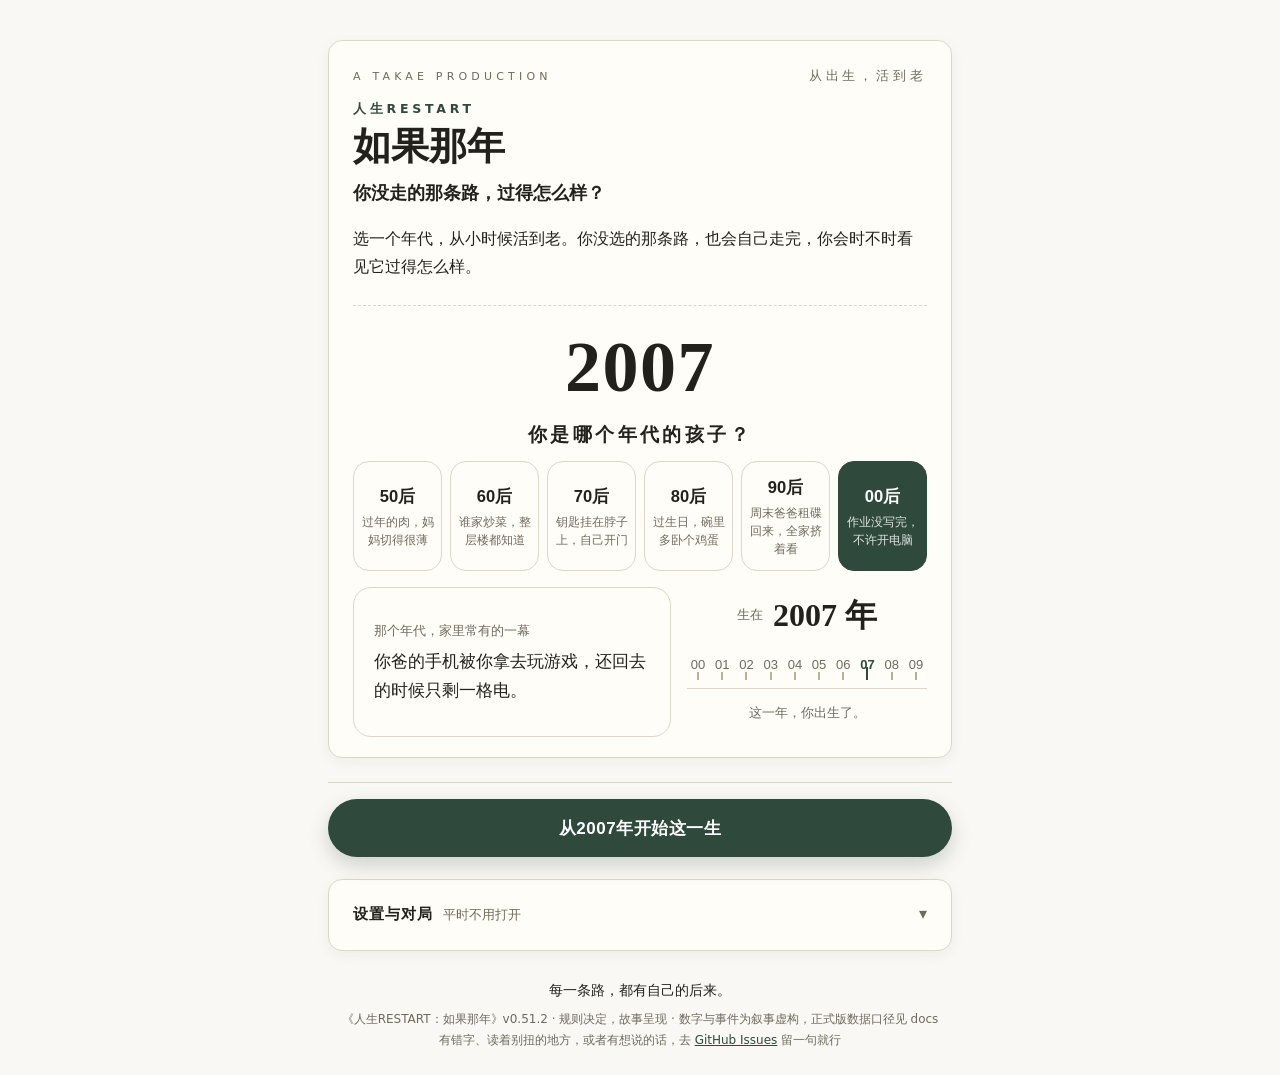
==== index.html @ 107cdf9e "v0.51.2: 续玩按钮岁数报真——0-4岁小段期间按当前幕报岁数，不再恒报5岁" ====
<!DOCTYPE html>
<html lang="zh-CN">
<head>
<meta charset="utf-8">
<meta name="viewport" content="width=device-width, initial-scale=1, viewport-fit=cover">
<meta property="og:type" content="website">
<meta property="og:title" content="人生RESTART：如果那年">
<meta property="og:description" content="同样的运气，不同的选择。你敢看你的另一条路吗？">
<meta property="og:url" content="https://if-that-year.pages.dev/">
<meta property="og:image" content="https://if-that-year.pages.dev/og.png">
<meta name="twitter:card" content="summary_large_image">
<meta name="twitter:image" content="https://if-that-year.pages.dev/og.png">
<link rel="icon" href="data:image/svg+xml,%3Csvg xmlns='http://www.w3.org/2000/svg' viewBox='0 0 32 32'%3E%3Cpath d='M6 26 L16 16 M16 16 L26 6 M16 16 L26 20' stroke='%232F4A3C' stroke-width='3' fill='none' stroke-linecap='round'/%3E%3C/svg%3E">
<title>人生RESTART：如果那年</title>
<meta name="description" content="如果那年，你选了另一条路。选一条走到底，也看一眼没选的那条后来去了哪里。">
<link rel="stylesheet" href="src/style.css">
</head>
<body>
<div id="app" class="wrap"><section class="card"><h2>如果那年 · 另一条路</h2><p>正在把这一生铺开……如果这一页停在这里不动，多半是脚本没有加载完——检查一下网络，再刷新一次。</p></section></div>
<footer class="foot"><span class="foottag">每一条路，都有自己的后来。</span><br>《人生RESTART：如果那年》v0.51.2 · 规则决定，故事呈现 · 数字与事件为叙事虚构，正式版数据口径见 docs<br>有错字、读着别扭的地方，或者有想说的话，去 <a href="https://github.com/Toygaolingxiao/if-that-year/issues">GitHub Issues</a> 留一句就行</footer><script src="src/events.js"></script>
<script src="src/content/pool/pack1.js"></script>
<script src="src/content/pool/pack2.js"></script>
<script src="src/content/pool/pack3.js"></script>
<script src="src/content/pool/pack4.js"></script>
<script src="src/content/pool/pack5.js"></script>
<script src="src/content/pool/pack6.js"></script>
<script src="src/content/pool/pack9.js"></script>
<script src="src/content/pool/pack10.js"></script>
<script src="src/content/pool/pack11.js"></script>
<script src="src/content/pool/pack12.js"></script>
<script src="src/content/lines/side-and-steady.js"></script>
<script src="src/content/pool/pack14.js"></script>
<script src="src/content/pool/pack15.js"></script>
<script src="src/content/lines/exam.js"></script>
<script src="src/content/pool/pack17.js"></script>
<script src="src/content/pool/pack18.js"></script>
<script src="src/content/pool/pack19.js"></script>
<script src="src/content/pool/pack20.js"></script>
<script src="src/content/pool/pack21.js"></script>
<script src="src/content/pool/pack22.js"></script>
<script src="src/content/pool/pack23.js"></script>
<script src="src/content/lines/late-life.js"></script>
<script src="src/content/pool/pack25.js"></script>
<script src="src/content/pool/pack26.js"></script>
<script src="src/content/pool/pack27.js"></script>
<script src="src/content/pool/pack28.js"></script>
<script src="src/content/pool/pack29.js"></script>
<script src="src/content/pool/pack30.js"></script>
<script src="src/content/pool/pack33.js"></script>
<script src="src/content/pool/pack31.js"></script>
<script src="src/content/pool/pack32.js"></script>
<script src="src/content/pool/pack34.js"></script>
<script src="src/content/pool/pack35.js"></script>
<script src="src/content/lines/covenant.js"></script>
<script src="src/content/lines/process-beats.js"></script>
<script src="src/content/lines/abroad.js"></script>
<script src="src/content/era/era1955.js"></script>
<script src="src/content/era/era1965.js"></script>
<script src="src/content/era/era1978.js"></script>
<script src="src/content/era/era1985.js"></script>
<script src="src/content/era/era1995.js"></script>
<script src="src/content/prologue/cards.js"></script>
<script src="src/content/rare/synergy.js"></script>
<script src="src/content/registry-v023.js"></script>
<script src="src/content/registry-wp2.js"></script>
<script src="src/content/registry-wp3.js"></script>
<script src="src/content/registry-wp4.js"></script>
<script src="src/content/registry-wp5.js"></script>
<script src="src/content/registry-wp6.js"></script>
<script src="src/content/registry-wp7.js"></script>
<script src="src/content/registry-wp8.js"></script>
<script src="src/world/state.js"></script>
<script src="src/registry.js"></script>
<script src="src/anchors.js"></script>
<script src="src/rhythm.js"></script>
<script src="src/content/prologue/prologue.js"></script>
<script src="src/content/prologue/prologue-c1978.js"></script>
<script src="src/content/prologue/prologue-c1955.js"></script>
<script src="src/content/prologue/prologue-c1965.js"></script>
<script src="src/content/prologue/prologue-c1985.js"></script>
<script src="src/content/prologue/prologue-c1995.js"></script>
<script src="src/storylet.js"></script>
<!-- 已开启：同源 Pages Function 收集（v0.17.0），口径见 docs/ANALYTICS.md -->
<script>window.IFY_ANALYTICS = { enabled: true, endpoint: "/api/collect" };</script>
<script src="src/analytics.js"></script>
<script src="src/engine.js"></script>
<script src="src/world/apply.js"></script>
<script src="src/record.js"></script>
<script src="src/world/processes/parents.js"></script>
<script src="src/world/processes/spouse.js"></script>
<script src="src/world/processes/work.js"></script>
<script src="src/world/processes/house.js"></script>
<script src="src/world/processes/wage.js"></script>
<script src="src/world/processes/place.js"></script>
<script src="src/world/processes/health.js"></script>
<script src="src/scheduler.js"></script>
<script src="src/world/shadow-life.js"></script>
<script src="src/world/shadow-policy.js"></script>
<script src="src/views/stream.js"></script>
<script src="src/views/year.js"></script>
<script src="src/views/shadow.js"></script>
<script src="src/views/settlement.js"></script>
<script src="src/views/share.js"></script>
<script src="src/keepsake-config.js"></script>
<script src="src/views/keepsake.js"></script>
<script src="src/engine-boot.js"></script>
</body>
</html>
---- src/style.css ----
:root{--paper:#FAF8F4;--ink:#23211C;--accent:#2F4A3C;--line:#DDD6C9;--card:#FFFDF8;--gold:#B08D3E;--mut:#6E6A5E;--serif:Georgia,"Songti SC","Noto Serif SC",serif}
*{box-sizing:border-box}
body{margin:0;color:var(--ink);font-family:"Hiragino Sans","Noto Sans SC",system-ui,sans-serif;line-height:1.75;background-color:var(--paper)}
.wrap{max-width:660px;margin:0 auto;padding:26px 18px 60px}
h1{font-family:var(--serif);font-weight:600;font-size:29px;line-height:1.4;margin:2px 0 10px}
h2{font-family:var(--serif);font-weight:600;font-size:22px;line-height:1.5;margin:4px 0 8px}
h3{font-family:var(--serif);font-size:17px;margin:20px 0 6px}
/* 片头（全称《人生RESTART：如果那年》）：制作小字＋眉题＋主标题三行一组置于开始页最上方；原场景句降为标题下引言行 */
.masthead{margin:0 0 16px}
.prodcredit{font-size:11px;letter-spacing:.38em;color:var(--mut);margin:0 0 12px}
.eyebrow{font-size:12.5px;font-weight:700;letter-spacing:.3em;color:var(--accent);margin:0 0 4px}
.gametitle{font-size:38px;line-height:1.2;margin:0 0 8px}
.leadline{font-family:var(--serif);font-size:18px;font-weight:700;margin:0}
.card{background:var(--card);border:1px solid var(--line);border-radius:14px;padding:24px 24px 20px;margin-top:14px;box-shadow:0 4px 14px rgba(35,33,28,.05);animation:rise .2s ease both}
@keyframes rise{from{opacity:0;transform:translateY(4px)}to{opacity:1;transform:none}}
@keyframes fadein{from{opacity:0}to{opacity:1}}
.road{display:block;margin:0 0 6px}
.stats{margin:8px 0 2px}
.stat{display:flex;align-items:center;gap:8px;font-size:13px;margin:3px 0}
.stat span{width:34px;color:var(--mut)}
.stat .bar{flex:1;height:6px;background:#EAE5D8;border-radius:3px;overflow:hidden}
.stat .bar i{display:block;height:100%;background:var(--accent);border-radius:3px;transition:width .6s ease}
.stat b{width:28px;text-align:right;font-weight:400;font-family:Menlo,Consolas,monospace;font-size:12.5px}
.meta{font-size:12.5px;color:var(--mut);border-bottom:1px solid var(--line);padding-bottom:9px;margin:6px 0 12px}
.body{font-size:16.5px;margin:6px 0 10px}
.choices{display:grid;gap:10px;margin-top:14px}
.choice{text-align:left;background:var(--card);border:1px solid var(--line);border-left:3px solid var(--line);border-radius:11px;padding:14px 16px;font-size:15px;cursor:pointer;color:var(--ink);transition:border-color .15s,transform .15s,box-shadow .15s;line-height:1.6}
@media (hover:hover){.choice:hover{border-color:var(--accent);border-left-color:var(--accent);transform:translateX(3px);box-shadow:0 6px 16px rgba(47,74,60,.10)}}
.choice.dailymark{border-color:var(--accent);border-left-color:var(--accent);box-shadow:inset 0 0 0 1px var(--accent)}
.choice b{display:block;font-weight:600;font-size:16px}
.choice small,.choice span{font-size:13px;opacity:.75}
.primary{background:var(--accent);color:#fff;border:none;border-radius:999px;padding:12px 24px;font-size:15px;cursor:pointer;margin-top:12px;transition:opacity .15s,transform .15s}
@media (hover:hover){.primary:hover{opacity:.92;transform:translateY(-1px)}}
button.big{width:100%;margin-bottom:14px}
.ghost{background:none;border:1px solid var(--line);border-radius:999px;padding:12px 18px;font-size:14px;cursor:pointer;margin-top:12px;color:var(--ink)}
@media (hover:hover){.ghost:hover{border-color:var(--accent);color:var(--accent)}}
.textlink{background:none;border:none;padding:6px 2px;font-size:13px;color:var(--mut);text-decoration:underline;text-underline-offset:3px;cursor:pointer}
@media (hover:hover){.textlink:hover{color:var(--accent)}}
.hint{font-size:13px;color:var(--mut)}
.delta{color:var(--accent);font-size:13px;margin:6px 0 0;font-family:Menlo,Consolas,monospace}
.echo{border-left:3px solid var(--accent);background:#F6F3EC;border-radius:0 8px 8px 0;padding:10px 14px;color:#4A463C;font-size:15px}
.row{display:flex;gap:10px;flex-wrap:wrap;align-items:center}
.seedrow{display:flex;gap:8px;margin-top:8px;flex-wrap:wrap}
.seedrow input{flex:1;min-width:180px;font-size:16px;padding:10px 12px;border:1px solid var(--line);border-radius:10px;background:#fff;font-family:Menlo,Consolas,monospace}
.setblock{border-top:1.5px dashed var(--line);margin-top:24px;padding-top:16px}
.setlab{font-size:12px;letter-spacing:.18em;color:var(--mut);margin:0 0 8px;font-weight:700}
.picklab{font-size:12px;color:var(--mut);margin:16px 0 8px;font-weight:600}
.setlab + .picklab{margin-top:0}
.segpicks{display:flex;gap:8px;flex-wrap:wrap}
.segbtn{background:var(--card);border:1px solid var(--line);border-radius:10px;padding:12px 14px;font-size:14px;cursor:pointer;color:var(--ink);text-align:left;line-height:1.45;min-height:44px}
.segbtn b{display:block;font-size:14.5px}
.segbtn small{display:block;color:var(--mut);font-size:12px}
.segbtn.sel{border-color:var(--accent);background:var(--accent);color:#fff;box-shadow:inset 0 0 0 1px var(--accent)}
.segbtn.sel b{color:#fff}
.segbtn.sel small{color:rgba(255,255,255,.82)}
.segbtn.sel:active{background:var(--accent)}
/* 自动推进＝开关形态：全圆角轨道＋圆角滑块，与分段控件 .segbtn 轮廓明显不同 */
.switchpicks{display:inline-flex;gap:4px;flex-wrap:wrap;background:#EAE5D8;border-radius:999px;padding:4px}
.switchbtn{border:none;background:transparent;color:var(--mut);border-radius:999px;padding:10px 18px;font-size:14px;cursor:pointer;line-height:1.4;min-height:40px}
.switchbtn b{font-weight:600}
.switchbtn.sel{background:var(--accent);color:#fff;box-shadow:0 1px 4px rgba(47,74,60,.25)}
.switchbtn:active{background:#DED8C8}
.switchbtn.sel:active{background:var(--accent)}
/* 对局区：每日独占一行；明日预告是纯文本（灰字、无边框无底色，不像按钮） */
.dailyrow{margin-top:16px}
.dailyrow .ghost{margin-top:0}
.tomorrow-note{color:var(--mut);background:none;border:none}
/* 行动区（v0.24.0 首页重做）：置于卡外、#app 层级吸底常驻——包含块是整个页面列，滚动全程够得着；
   底部内边距吃 iOS 安全区，按钮不与手势条重叠；有存档时续玩为全宽主按钮、重开降为 ghost */
.actions{position:sticky;bottom:0;background:var(--paper);border-top:1px solid var(--line);padding:16px 0 max(8px, env(safe-area-inset-bottom));margin-top:24px;display:grid;gap:8px;z-index:5}
/* 折叠区「设置与对局」（v0.24.0）：独立一张卡，标题行可点开合；子区沿 .setblock 分隔规范，首个子区不重复分隔线 */
.foldcard{padding-top:14px}
.foldhead{display:flex;align-items:baseline;gap:10px;width:100%;background:none;border:none;padding:6px 0 2px;cursor:pointer;color:var(--ink);font:inherit;text-align:left}
.foldtitle{font-size:15px;font-weight:700;letter-spacing:.06em}
.foldhead small{color:var(--mut);font-size:12.5px}
.foldchev{margin-left:auto;color:var(--mut);transition:transform .15s}
.foldblock.open .foldchev{transform:rotate(180deg)}
#foldbody .setblock:first-of-type{border-top:none;margin-top:10px;padding-top:0}
.foldguide{margin:10px 0 0}
.actions .primary,.actions .ghost{width:100%;margin-top:0}
/* 出身牌（v0.13.0）：三行九张、每行预选第一张；静态呈现，无翻牌动效；窄屏纵列 */
.carddeck{margin-top:16px}
.cardrow{display:grid;grid-template-columns:repeat(3,1fr);gap:10px;margin:6px 0 4px}
.cardpick{background:#fff;border:1px solid var(--line);border-radius:10px;padding:11px 12px;font-size:13.5px;cursor:pointer;color:var(--ink);text-align:left;line-height:1.7;min-height:44px}
.cardpick b{display:block;font-size:14.5px;margin-bottom:2px}
.cardpick span{display:block}
.cardpick small{display:block;color:var(--mut);font-size:12px;margin-top:4px}
.cardpick.sel{border-color:var(--accent);background:#EAF0EA;box-shadow:inset 0 0 0 1px var(--accent)}
.cardpick:active{background:#F6F3EC}
.livesnew{color:var(--accent)}
.liverow{display:flex;justify-content:space-between;gap:12px;margin:6px 0}
.liverow span{color:var(--mut);font-size:12.5px;white-space:nowrap}
.clue{color:var(--mut);margin:6px 0}
@media (max-width:640px){.cardrow{grid-template-columns:1fr}}
.refl-label{display:block;margin:14px 0;font-size:14px}
.refl-label input[type="text"]{display:block;width:100%;font-size:16px;padding:10px;margin-top:6px;border:1px solid var(--line);border-radius:8px;background:#fff}
.refl{font-family:var(--serif);font-size:15px}
.glimpse{border:1.5px dashed #8A948C;background:#F4F1EA}
.glimpse .teaser{font-family:var(--serif);font-size:18px}
.crisis{border-color:#B08D6A}
.rare{border-color:var(--gold);background:#FBF7EE}
.rare-tag{color:var(--gold);font-size:13px;letter-spacing:.2em;margin:0 0 6px;font-weight:700}
.special{border:1.5px solid var(--gold);border-radius:12px;padding:14px 18px;margin:10px 0;background:#FBF7EE}
.special-title{font-family:var(--serif);font-size:26px;color:var(--accent);margin:2px 0 6px;font-weight:700}
.verdict{font-family:var(--serif);font-size:20.5px;line-height:1.85;font-weight:600}
.lifetags{font-size:13.5px;color:var(--mut);letter-spacing:.4px;margin:0 0 4px}
.slotline{margin:2px 0;line-height:1.8}
.slotk{display:inline-block;min-width:5.2em;color:var(--pine,#2F4A3C);font-size:12.5px;letter-spacing:1px;margin-right:.6em}
.timeline{margin-top:12px;border-top:1px solid var(--line);padding-top:10px;font-size:13.5px;display:grid;gap:5px;max-height:480px;overflow:auto}
.timeline p{margin:0;padding:3px 0;border-bottom:1px solid #EFEAE0}
.streamwrap{border-top:1.5px dashed var(--line);margin-top:22px;padding-top:10px}
.streamtitle{font-size:12px;letter-spacing:.22em;color:var(--mut);margin:0 0 6px;font-weight:700}
.stream{max-height:280px;overflow-y:auto;padding-right:4px;scrollbar-width:thin}
.srow{display:grid;grid-template-columns:118px 1fr;gap:10px;padding:5px 4px;border-bottom:1px solid #EFEAE0;font-size:13.5px;line-height:1.6}
.srow .sage{font-family:Menlo,Consolas,monospace;font-size:12px;color:var(--accent);padding-top:3px;white-space:nowrap}
.srow.last{background:#F1ECDD;border-radius:7px;border-bottom-color:transparent;animation:fadein .2s ease both}
canvas.card-img{max-width:100%;height:auto}
.foot{max-width:660px;margin:0 auto;text-align:center;font-size:12px;color:var(--mut);padding:0 18px 30px}
.foot a{color:var(--accent)}
.foottag{font-family:var(--serif);font-size:13.5px;color:var(--ink);display:inline-block;margin-bottom:6px}
@media (max-width:560px){.card{padding:19px 16px 16px}h1{font-size:25px}.srow{grid-template-columns:96px 1fr}}

/* 分享台 (share desk) */
.sharedesk{border-top:1.5px dashed var(--line);margin-top:22px;padding-top:4px}
.sharedesk h3{margin-top:14px}
.sharedesk .segpicks{margin-bottom:4px}
.cardpreview{margin:16px 0 6px;text-align:center}
.cardpreview canvas{max-width:min(100%,330px);height:auto;border:1px solid var(--line);border-radius:10px;box-shadow:0 12px 26px rgba(35,33,28,.12);background:var(--paper)}
.sharetext{margin-top:14px;border:1px solid var(--line);border-radius:10px;padding:10px 14px;background:#fff}
.sharetext summary{cursor:pointer;font-size:14px;font-weight:600;color:var(--accent)}
.sharetext-body{white-space:pre-wrap;word-break:break-all;font-size:14px;line-height:1.7;margin:8px 0 2px;color:var(--ink)}

/* 自动推进：开局页置灰 + 游戏中 meta 下的极细控制行 */
.segpicks.dim{opacity:.45}
.autorow{display:flex;justify-content:space-between;align-items:center;font-size:12px;color:var(--mut);margin:-6px 0 10px;letter-spacing:.04em}
.autorow button{background:none;border:none;padding:2px 3px;font:inherit;color:var(--mut);cursor:pointer}
.autorow .autotog{color:var(--ink);text-decoration:underline;text-underline-offset:3px}
.autorow .autospd.on{color:var(--accent);font-weight:700}
.autodot{display:inline-block;width:6px;height:6px;border-radius:50%;background:var(--accent);margin:0 4px 1px 8px;animation:autoblink 1.1s ease-in-out infinite}
@keyframes autoblink{0%,100%{opacity:.25}50%{opacity:1}}
.autolive{color:var(--accent)}

/* v0.20.4：局内推进设置面板——meta 下一行小字入口，展开是开局页同款分段/开关控件 */
.autopanelwrap{margin:-2px 0 10px}
.autopanelrow{margin:0;font-size:12px;letter-spacing:.04em}
.setlink{background:none;border:none;padding:2px 3px;font:inherit;color:var(--mut);cursor:pointer;text-decoration:underline;text-underline-offset:3px}
.setlink:active{color:var(--accent)}
.autopanel{border-top:1.5px dashed var(--line);margin-top:8px;padding:2px 0 4px}
.autopanel .picklab{margin:10px 0 6px}
.autopanel .picklab:first-child{margin-top:6px}

/* v0.7.0：续玩降级、自动推进三态与自动选留痕 */
.autorow{flex-wrap:wrap;gap:4px 10px}
.autorow .automode.on{color:var(--accent);font-weight:700}
.autonote{color:var(--accent);font-size:13px;margin:8px 0 0}
.death h2{color:var(--accent)}

/* v0.7.0：游玩页宽屏双栏；流水账拆为同级栏，窄屏仍由引擎放回卡内 */
.wrap{padding-bottom:max(28px, env(safe-area-inset-bottom))}
.foot{padding-bottom:max(24px, env(safe-area-inset-bottom))}
@media (min-width:1024px){
  #app.playwrap{max-width:1120px;display:grid;grid-template-columns:minmax(0,7fr) minmax(320px,5fr);gap:20px;align-items:start}
  #app.playwrap .streamwrap{margin-top:14px;border:1px solid var(--line);border-radius:14px;background:var(--card);box-shadow:0 4px 14px rgba(35,33,28,.05);padding:16px 16px 12px;position:sticky;top:14px}
  #app.playwrap .stream{max-height:calc(100vh - 110px)}
}

/* v0.8.0：UX-MOTION 落地（按下/焦点态、选择留一拍、分级入场、临界分级、倒计时细线、流水账跟随、结算揭示与纵轴图、减动效） */
/* §3.1/§8.3 焦点可见性与按下态 */
button:focus-visible,input:focus-visible,summary:focus-visible,a:focus-visible{outline:2px solid var(--accent);outline-offset:2px}
.choice:active{background:#F6F3EC;border-color:var(--accent);border-left-color:var(--accent)}
.primary:active{opacity:.85}
.ghost:active{border-color:var(--accent);color:var(--accent);background:#F6F3EC}
.segbtn:active{background:#F6F3EC}
.autorow button:active{color:var(--accent)}
/* §3.2 选择留一拍：选中态（借 .segbtn.sel 的视觉语言）与未选变淡 */
.choice.picked{background:#EAF0EA;border-color:var(--accent);border-left-color:var(--accent);box-shadow:inset 0 0 0 1px var(--accent)}
.choice.faded{opacity:.45}
.pickednote{color:var(--accent);font-size:13px;margin:8px 0 0}
/* §1.3 回响与瞥视细节统一淡入（新插入的子元素自动播放） */
#echo>*,#detail>*{animation:fadein .2s ease both}
/* §1.1 分级入场：同类画面卡壳不动，只正文区淡入 */
.card.still{animation:none}
.enter{animation:fadein .15s ease both}
/* §2.3 危机卡入场变「沉」：自上方 2px 沉下，不上浮 */
.card.crisis{animation:sink .25s ease both}
@keyframes sink{from{opacity:0;transform:translateY(-2px)}to{opacity:1;transform:none}}
/* §2.3 一级临界：数字加粗 + 条尾墨点（静态，不闪） */
.stat.crit b{font-weight:700}
.stat .cdot{width:5px;height:5px;border-radius:50%;background:var(--ink);flex:none}
/* §4.2 autorow 命中区放大：只长触摸层，负 margin 收回版面高度 */
.autorow{margin:-13px 0 3px}
.autorow button{padding:11px 6px}
/* §4.1 自动推进剩余时间细线（宽度由引擎计时状态驱动） */
.autoline{height:2px;margin:0 0 10px}
.autoline i{display:block;height:100%;background:var(--accent);opacity:.4;width:0}
/* §5.1 流水账自由浏览：未读新行高亮 + 标题旁提示 */
.srow.new{background:#F1ECDD;border-radius:7px;border-bottom-color:transparent}
.newhint{background:none;border:none;color:var(--accent);font:inherit;font-size:12px;letter-spacing:.05em;cursor:pointer;padding:8px 6px;margin-left:6px;text-decoration:underline;text-underline-offset:3px}
/* §1.2 结算分段揭示：基础态即终态，动画只从透明来；点任意处 .shown 后立即全显 */
.rev{animation:fadein .2s ease both;animation-delay:var(--d,0s)}
.card.shown .rev{animation:none!important}
/* §9.2 结算纵轴图：生长仪式（基础态即终态，动画只从未画来；.shown 跳过） */
.mapwrap{margin:16px auto 4px;max-width:460px}
.mapwrap svg{display:block;margin:0 auto;max-width:100%;height:auto}
.mapspine{stroke-dasharray:100;stroke-dashoffset:0;animation:mapgrow 1.05s linear both;animation-delay:var(--gd,.36s)}
@keyframes mapgrow{from{stroke-dashoffset:100}to{stroke-dashoffset:0}}
.mapbranch{opacity:.55;animation:branchin .45s ease both;animation-delay:var(--bd,0s)}
@keyframes branchin{from{opacity:0}to{opacity:.55}}
.maplab{animation:fadein .2s ease both;animation-delay:var(--bd2,0s);paint-order:stroke;stroke:#FFFDF8;stroke-width:4px;stroke-linejoin:round}
.mapwrap.shown .mapspine,.mapwrap.shown .mapbranch,.mapwrap.shown .maplab{animation:none!important}
/* §9.1 游玩路图当前点淡入 */
.road .nowdot{animation:dotin .2s ease both}
@keyframes dotin{from{opacity:.3}to{opacity:1}}
/* §8.1 减动效全站降级：功能不变，所有「动」降为「变」；闪烁圆点常亮 */
@media (prefers-reduced-motion: reduce){
  *,*::before,*::after{animation-duration:.01ms!important;animation-delay:0s!important;animation-iteration-count:1!important;transition-duration:.01ms!important}
  .autodot{animation:none!important;opacity:1}
}

/* v0.33.0 人生纪录典藏：结算页一行安静入口＋导出面板（无横幅、无弹窗，呈现纪律见 paid-spec/SPEC.md） */
.keepsake-line{margin:14px 0 0;font-size:13px}
.keepsake-panel{margin-top:6px}
.ks-block{border-top:1.5px dashed var(--line);margin-top:10px;padding-top:12px}
.ks-intro{font-size:14.5px;margin:4px 0 6px}
.ks-buy{text-decoration:none;display:inline-block}
.keepsake-panel .cardpreview canvas{max-width:min(100%,330px)}
/* 典藏预览仪式（定稿 §六采 B 一条）：游戏内看长图预览时缓缓展开，约 1 秒，呈现层动效 */
.keepsake-panel .cardpreview canvas{animation:ks-unfold 1.1s ease both}
@keyframes ks-unfold{from{clip-path:inset(0 0 100% 0)}to{clip-path:inset(0 0 0% 0)}}
@media (prefers-reduced-motion:reduce){.keepsake-panel .cardpreview canvas{animation:none}}
/* 纪录册（和式 L2）：屏上是整页浮层，内文字阶以 .book-page 字号为基（em 制），
   打印时字号切到 10.5pt、边距全走 @page，白底自立。间距先于内容：节距靠空，不靠色块。 */
.ify-book{position:fixed;inset:0;overflow:auto;background:var(--paper);z-index:40;padding:22px 16px 60px}
.ify-book .book-tools{max-width:660px;margin:0 auto 12px;display:flex;gap:10px;align-items:center;flex-wrap:wrap}
.ify-book .book-page{max-width:660px;margin:0 auto;background:var(--card);border:1px solid var(--line);border-radius:14px;padding:40px 38px;box-shadow:0 4px 14px rgba(35,33,28,.05);font-size:15px;color:#26241F}
.ify-book .book-cover{padding-top:1.4em}
.ify-book .cov-mast{text-align:center}
.ify-book .cov-prod{font-size:.73em;letter-spacing:.32em;color:var(--accent);font-weight:700;margin:0 0 1em}
.ify-book .cov-brand{font-family:var(--serif);font-size:.95em;letter-spacing:.18em;margin:0 0 .5em}
.ify-book .cov-title{font-family:var(--serif);font-size:2.3em;line-height:1.3;margin:0 0 .55em}
.ify-book .cov-rule{width:2.7em;border-top:2px solid var(--accent);margin:0 auto 1em;height:0}
.ify-book .cov-meta{font-size:.81em;color:#8A8B85;font-family:Menlo,Consolas,monospace;margin:0}
.ify-book .cov-verdict{font-family:var(--serif);font-size:1.2em;line-height:1.95;margin:2.6em 0 0}
.ify-book .cov-rare{border:1px solid var(--line);padding:1.5em 1.6em 1.3em;margin-top:2.8em}
.ify-book .cov-rtag{font-size:.73em;letter-spacing:.3em;color:var(--accent);font-weight:700;margin:0 0 .8em}
.ify-book .cov-rtitle{font-family:var(--serif);font-size:1.55em;margin:0 0 .6em}
.ify-book .cov-rtext{font-size:.95em;line-height:1.85;margin:0}
.ify-book .cov-plain{margin:2.8em 0 0;font-size:1em;color:var(--mut)}
.ify-book .cov-plain span{color:var(--accent);font-weight:700;margin-right:.8em}
.ify-book .cov-tags{font-size:.78em;color:#8A8B85;line-height:1.85;margin:2em 0 0}
.ify-book .cov-death{font-size:.92em;line-height:1.9;margin:.6em 0 0}
.ify-book .book-sec{margin-top:3em}
.ify-book .book-h{font-family:var(--serif);font-size:1.24em;color:var(--accent);display:flex;align-items:center;gap:1em;margin:0 0 1.1em;font-weight:600}
.ify-book .book-h::after{content:"";flex:1;border-top:1px solid var(--line)}
.ify-book .book-group + .book-group{margin-top:2em}
.ify-book .book-gname{font-size:.85em;letter-spacing:.24em;color:#8A8B85;font-weight:700;margin:0 0 .5em}
.ify-book .book-ev{margin:0 0 1.5em}
.ify-book .book-ya{font-size:.81em;color:#8A8B85;font-family:Menlo,Consolas,monospace;margin:0 0 .3em}
.ify-book .book-et{font-family:var(--serif);font-size:1.05em;line-height:1.75;margin:0}
.ify-book .book-choice{font-size:.85em;color:var(--mut);margin:.35em 0 0}
.ify-book .book-tl{margin:.45em 0;line-height:1.8;font-size:1em}
.ify-book .book-ya2{display:inline-block;min-width:9.5em;color:#8A8B85;font-size:.81em;font-family:Menlo,Consolas,monospace;margin-right:.6em}
.ify-book .book-stats{display:grid;grid-template-columns:1fr 1fr;gap:.55em 2.2em;margin-bottom:1.2em}
.ify-book .book-stat{display:flex;align-items:center;gap:.6em;font-size:.95em}
.ify-book .book-stat span{width:2.4em;color:var(--mut)}
.ify-book .book-bar{flex:1;height:.8em;background:#E7E1D3}
.ify-book .book-bar i{display:block;height:100%;background:var(--accent)}
.ify-book .book-stat b{width:2em;text-align:right;font-family:Menlo,Consolas,monospace;font-weight:700}
.ify-book .book-fact{display:flex;gap:1.2em;margin:.9em 0}
.ify-book .book-flab{flex:0 0 4.5em;color:var(--accent);font-weight:700;font-size:.9em;letter-spacing:.1em;padding-top:.18em}
.ify-book .book-fact p{margin:0;line-height:1.8;font-size:1em}
.ify-book .book-sub{font-size:.85em;letter-spacing:.24em;color:#8A8B85;font-weight:700;margin:2em 0 .5em}
.ify-book .book-common{line-height:1.85;color:#4A463C;margin:0 0 1em}
.ify-book .book-lead{font-family:var(--serif);font-size:1.3em;line-height:1.85;margin:1em 0 1.2em}
.ify-book .book-arc{margin:0 0 1.6em}
.ify-book .book-arc-svg{width:100%;height:auto;display:block}
.ify-book .book-shape{text-align:center;margin:2em 0 0}
.ify-book .book-shape-svg{width:50%;max-width:280px;height:auto}
.ify-book .book-shapecap{font-size:.85em;letter-spacing:.2em;color:#8A8B85;margin:.4em 0 0}
.ify-book .book-twin{display:flex;margin-top:2.2em}
.ify-book .book-twin-col{flex:1}
.ify-book .book-twin-col:first-child{padding-right:1.6em}
.ify-book .book-twin-col:last-child{border-left:1px solid var(--line);padding-left:1.6em}
.ify-book .book-twin-head{font-family:var(--serif);font-weight:700;font-size:1.1em;color:var(--accent);margin:0 0 .8em}
.ify-book .book-twin-ev{margin:.5em 0;line-height:1.6}
.ify-book .book-abs{color:var(--mut);font-size:.92em;margin:1em 0 0;line-height:1.7}
.ify-book .book-colobox{border:1px solid var(--line);padding:2.2em}
.ify-book .book-colobox p{line-height:1.85}
.ify-book .book-seed{font-family:Menlo,Consolas,monospace;color:#8A8B85;font-size:.85em;margin-top:2em}
.ify-book .book-url{color:#8A8B85;font-size:.85em}
.ify-book .book-closing{font-family:var(--serif);font-size:1.25em;color:var(--accent);text-align:center;margin:2.2em 0 .6em}
.ify-book .book-notebox{border:1px solid var(--line);padding:2.2em;min-height:56vh}
.ify-book .book-dateline{text-align:right;color:#8A8B85;font-size:.9em}
.ify-book .book-wm{position:fixed;inset:0;pointer-events:none;overflow:hidden;z-index:41}
.ify-book .book-wm span{position:absolute;left:50%;font-size:44px;font-weight:700;color:rgba(47,74,60,.10);transform:translateX(-50%) rotate(-24deg);white-space:nowrap}
.ify-book .book-wm span:nth-child(1){top:8%}.ify-book .book-wm span:nth-child(2){top:26%}.ify-book .book-wm span:nth-child(3){top:44%}
.ify-book .book-wm span:nth-child(4){top:62%}.ify-book .book-wm span:nth-child(5){top:80%}.ify-book .book-wm span:nth-child(6){top:98%}
/* @page 边距写死（定稿 §二）：上下左右 18/16/20/16mm，装订侧在 .book-page 上再让 4mm；
   页脚种子＋页码的 @page 页边盒规则随册子内容生成时写入（种子要写死进规则，见 buildKeepsakeBook） */
@page{size:A4;margin:18mm 16mm 20mm 16mm}
@media print{
  body.has-book{background:#fff}
  body.has-book .foot{display:none!important}
  body.has-book #app{max-width:none;display:block;padding:0}
  body.has-book #app>*:not(.ify-book){display:none!important}
  body.has-book .ify-book{position:static;overflow:visible;padding:0;background:#fff}
  body.has-book .ify-book .book-page{border:none;border-radius:0;box-shadow:none;max-width:none;padding:0 0 0 4mm;font-size:10.5pt;background:#fff}
  body.has-book .ify-book .book-tools{display:none!important}
  body.has-book .ify-book .book-cover{break-after:page;padding-top:30mm}
  body.has-book .ify-book .book-h{break-after:avoid}
  body.has-book .ify-book .book-group,body.has-book .ify-book .book-ev,body.has-book .ify-book .book-fact,body.has-book .ify-book .book-arc,body.has-book .ify-book .book-shape,body.has-book .ify-book .book-twin,body.has-book .ify-book .book-stats,body.has-book .ify-book .book-endblock{break-inside:avoid}
  body.has-book .ify-book .book-colophon{break-before:page}
  body.has-book .ify-book .book-colobox{padding:10mm}
  body.has-book .ify-book .book-note{break-before:page}
  body.has-book .ify-book .book-notebox{padding:10mm;min-height:224mm}
  body.has-book-preview .ify-book{display:none!important}
}
/* 纪录册：屏上是整页浮层（暖纸同体系），打印时只出册子本身 */
.ify-book .book-page{max-width:660px;margin:0 auto;background:var(--card);border:1px solid var(--line);border-radius:14px;padding:28px 26px;box-shadow:0 4px 14px rgba(35,33,28,.05)}
.ify-book .book-meta{font-size:13px;color:var(--mut)}
.ify-book .book-ya{display:inline-block;min-width:9.5em;color:var(--mut);font-size:12.5px;font-family:Menlo,Consolas,monospace;margin-right:.6em}
.ify-book .book-ev,.ify-book .book-tl{margin:3px 0;line-height:1.75;font-size:14.5px}
.ify-book .book-foot{margin-top:26px;border-top:1px solid var(--line);padding-top:12px;font-size:13px;color:var(--mut)}
  body.has-book .ify-book .book-page{border:none;border-radius:0;box-shadow:none;max-width:none;padding:0}
  body.has-book .ify-book h3{break-before:page}
  body.has-book .ify-book h3:first-of-type{break-before:auto}

/* ================= [homepage-build 开始屏一单 · 独立块] =================
   本块为首页单的全部 CSS 改动：只许在本块内改，勿动上方既有规则行（与典藏单分块合并）。
   1) 开始屏主按钮强化：.actions 只被开始屏使用（已核），其 .primary 即「开始这一生」/「继续上次的人生」。
      与年代段选钮 .segbtn.sel 同为主题色填充，靠尺寸（≥58px）/字号 17/字重 700/投影拉开主次，
      让主按钮不用找。续玩态主按钮是 #resume（同 .primary），重开降为 .ghost，层级不变。
   2) 出生年行：年代块内的明示行＋手动步进钮（窗口宽为 1 的年代步进钮隐藏，只剩明示与说明）。 */
.actions .primary{min-height:58px;padding:15px 24px;font-size:17px;font-weight:700;letter-spacing:.03em;box-shadow:0 8px 22px rgba(47,74,60,.30)}
@media (hover:hover){.actions .primary:hover{opacity:.95;transform:translateY(-1px)}}
.actions .primary:active{opacity:.88}
.birthyear-row{display:flex;align-items:center;gap:10px;margin-top:12px}
.birthyear-lab{color:var(--mut);font-size:13px}
.birthyear-val{font-family:var(--serif);font-size:19px;font-weight:700;color:var(--ink);min-width:76px;text-align:center}
.birthstep{width:34px;height:34px;border-radius:50%;border:1px solid var(--line);background:var(--card);color:var(--ink);font-size:17px;line-height:1;cursor:pointer;padding:0}
.birthstep:disabled{opacity:.35;cursor:default}
.birthstep:active:not(:disabled){border-color:var(--accent);color:var(--accent)}
/* v0.47.0 开始屏改版：眉题行／大字年份／年代卡网格／十年条；v0.47.1 版式照设计稿两版（网页 6 横、手机 3×2、场景与生年并排、年份尺） */
.masthead{display:flex;flex-wrap:wrap;align-items:baseline}
.masthead .prodcredit{flex:1 1 auto}
.masthead .eyebrow,.masthead .gametitle,.masthead .leadline{flex-basis:100%}
.eyebrow2{font-family:var(--serif);font-size:13px;letter-spacing:.3em;color:var(--mut);margin:0}
.erahead{font-family:var(--serif);font-size:19px;font-weight:700;color:var(--ink);margin:12px 0 10px;text-align:center}
.bighero{font-family:var(--serif);font-size:72px;font-weight:700;line-height:1.05;text-align:center;color:var(--ink);margin:8px 0 0;letter-spacing:.02em}
.eragrid{display:grid;grid-template-columns:repeat(6,1fr);gap:8px}
.eracard{text-align:center;border-radius:16px;padding:14px 6px 12px}
.eracard b{font-size:16.5px}
.eracard span{display:block;color:var(--mut);font-size:12px;margin-top:4px;line-height:1.5}
.eracard.sel span{color:rgba(255,255,255,.85)}
.scenerow{display:flex;gap:16px;align-items:stretch;margin-top:16px}
.scenecard{flex:1.15;background:var(--card);border:1px solid var(--line);border-radius:18px;padding:16px 20px;display:flex;flex-direction:column;justify-content:center}
.scenecard .eradesc-lab{margin:0 0 6px}
#eradesc{font-family:var(--serif);font-size:17px;line-height:1.65;color:var(--ink);margin:0}
.birthcol{flex:1;display:flex;flex-direction:column;justify-content:center}
.birthcol .birthyear-row{margin-top:0;justify-content:center}
.birthcol .birthyear-val{font-size:32px;min-width:0}
.birthcol #birthhint{text-align:center}
.yearstrip{display:grid;grid-template-columns:repeat(10,1fr);gap:2px;margin-top:10px;border-bottom:1px solid var(--line);padding-bottom:9px}
.yearbtn{position:relative;background:none;border:0;border-radius:0;padding:4px 0 6px;font-size:13px;cursor:pointer;color:var(--mut);text-align:center;line-height:1.2}
.yearbtn::after{content:"";position:absolute;left:50%;bottom:-1px;width:2px;height:8px;background:#B9B09A;transform:translateX(-50%)}
.yearbtn.sel{color:var(--accent);font-weight:700}
.yearbtn.sel::after{background:var(--accent);height:13px}
.actions #startgo{border-radius:999px;box-shadow:0 8px 20px rgba(47,74,60,.22)}
@media (max-width:640px){.eragrid{grid-template-columns:repeat(3,1fr)}.eracard span{font-size:11.5px}.bighero{font-size:56px}.scenerow{flex-direction:column}.birthcol .birthyear-val{font-size:28px}}
/* ================= [/homepage-build 开始屏一单 · 独立块] ================= */
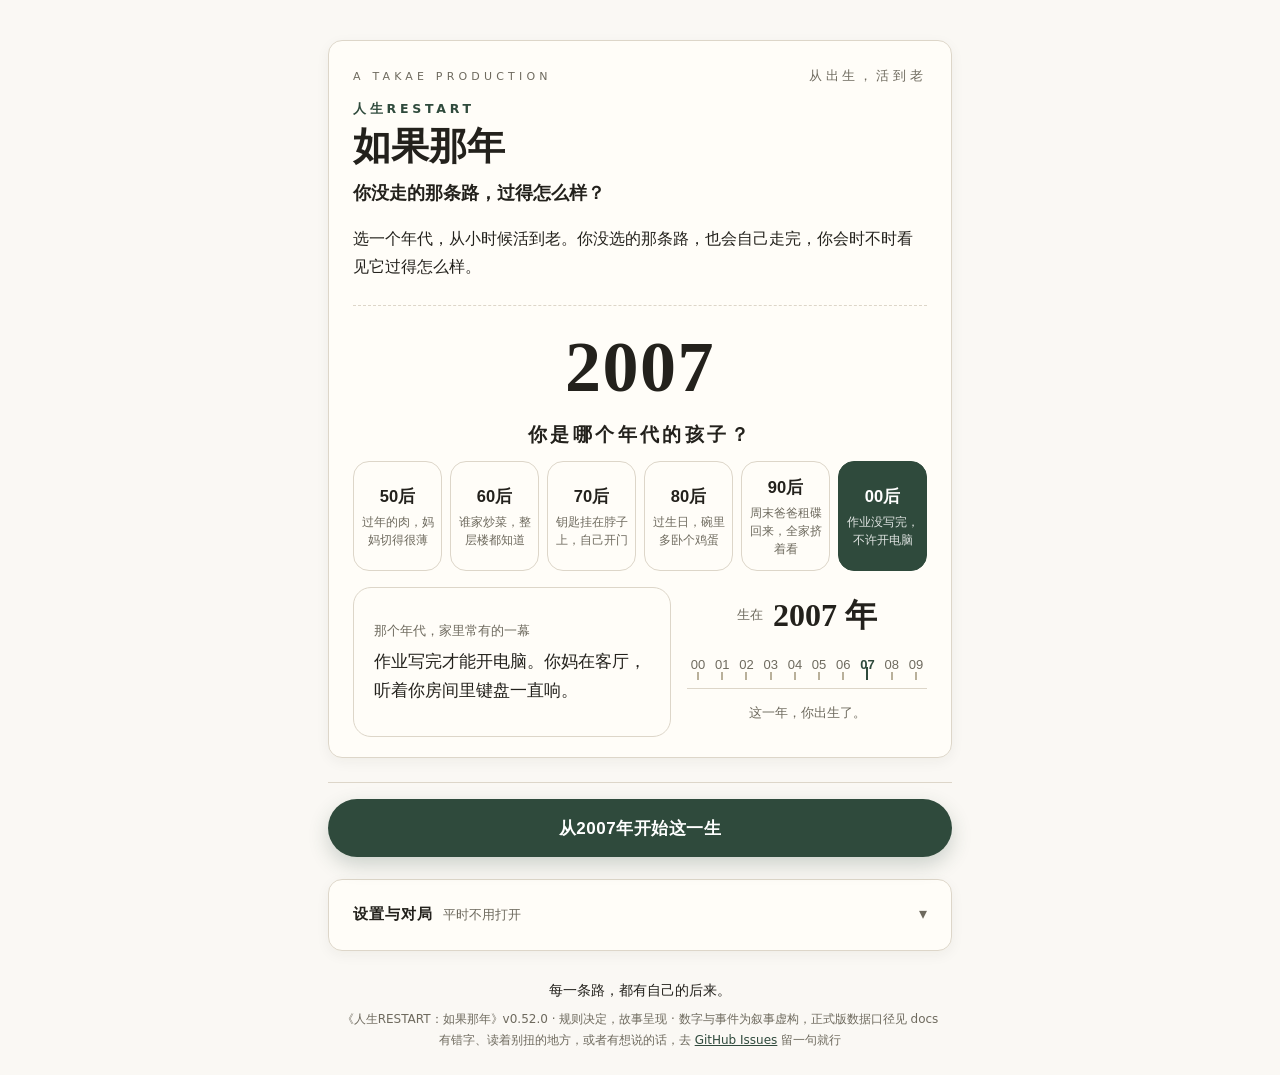
==== commit fa7ea018: "v0.52.0: 结局扩容——人生形状15条（17→32），落叶归根关系门54→64压漏斗" ====
--- a/index.html
+++ b/index.html
@@ -17,7 +17,7 @@
 </head>
 <body>
 <div id="app" class="wrap"><section class="card"><h2>如果那年 · 另一条路</h2><p>正在把这一生铺开……如果这一页停在这里不动，多半是脚本没有加载完——检查一下网络，再刷新一次。</p></section></div>
-<footer class="foot"><span class="foottag">每一条路，都有自己的后来。</span><br>《人生RESTART：如果那年》v0.51.2 · 规则决定，故事呈现 · 数字与事件为叙事虚构，正式版数据口径见 docs<br>有错字、读着别扭的地方，或者有想说的话，去 <a href="https://github.com/Toygaolingxiao/if-that-year/issues">GitHub Issues</a> 留一句就行</footer><script src="src/events.js"></script>
+<footer class="foot"><span class="foottag">每一条路，都有自己的后来。</span><br>《人生RESTART：如果那年》v0.52.0 · 规则决定，故事呈现 · 数字与事件为叙事虚构，正式版数据口径见 docs<br>有错字、读着别扭的地方，或者有想说的话，去 <a href="https://github.com/Toygaolingxiao/if-that-year/issues">GitHub Issues</a> 留一句就行</footer><script src="src/events.js"></script>
 <script src="src/content/pool/pack1.js"></script>
 <script src="src/content/pool/pack2.js"></script>
 <script src="src/content/pool/pack3.js"></script>
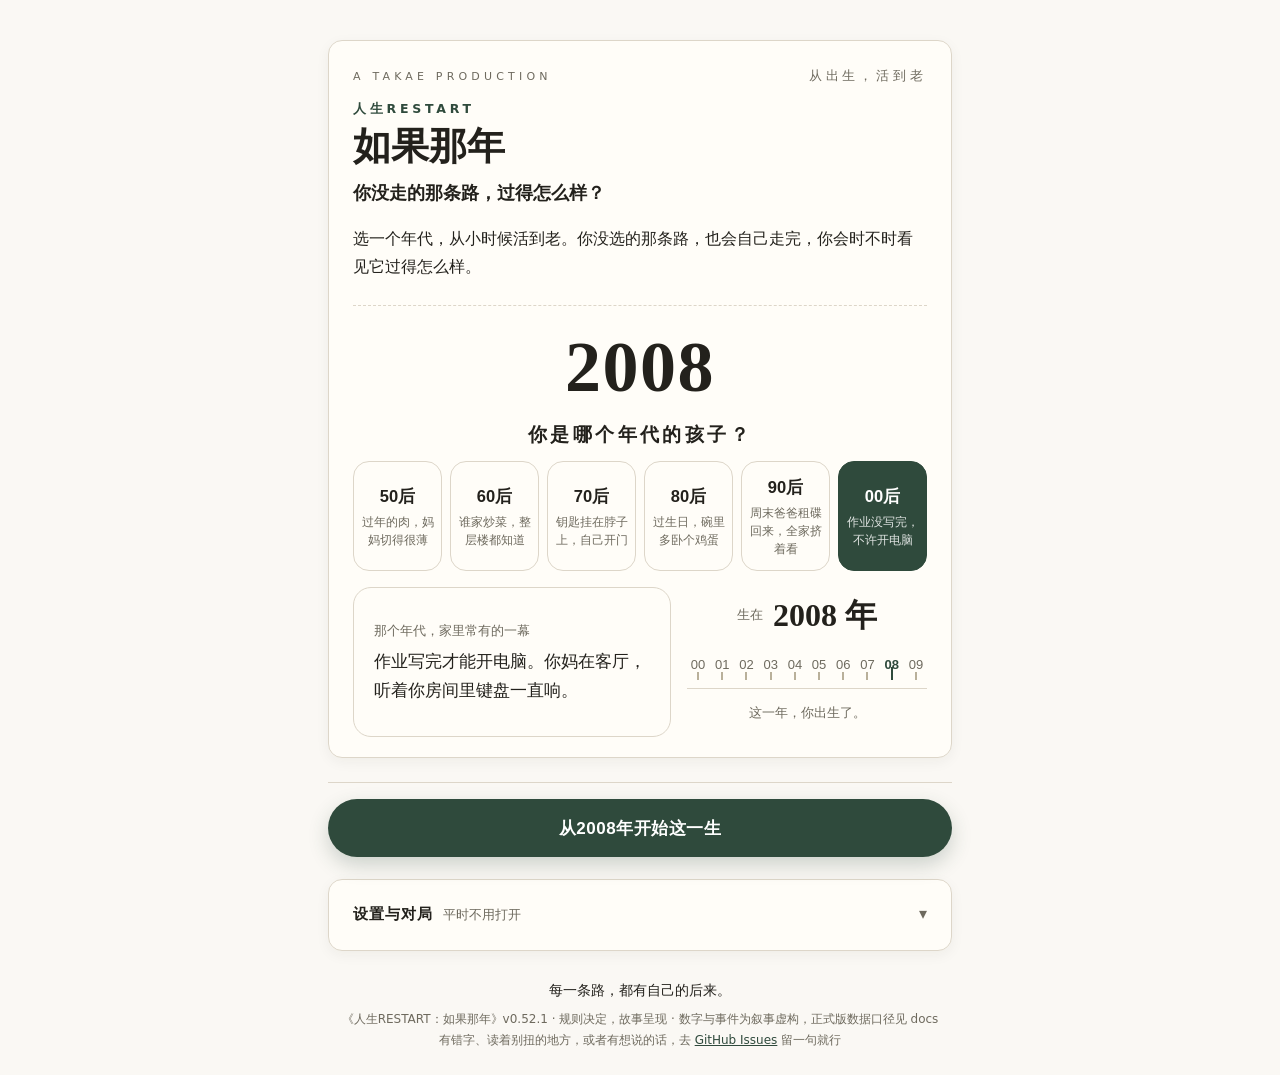
==== commit 66cd962b: "v0.52.1: 结局校准三刀（落叶归根名实对齐/无房一身轻自由门90/重新站起来恢复线64）+结算子女行读真实立约岁数" ====
--- a/index.html
+++ b/index.html
@@ -17,7 +17,7 @@
 </head>
 <body>
 <div id="app" class="wrap"><section class="card"><h2>如果那年 · 另一条路</h2><p>正在把这一生铺开……如果这一页停在这里不动，多半是脚本没有加载完——检查一下网络，再刷新一次。</p></section></div>
-<footer class="foot"><span class="foottag">每一条路，都有自己的后来。</span><br>《人生RESTART：如果那年》v0.52.0 · 规则决定，故事呈现 · 数字与事件为叙事虚构，正式版数据口径见 docs<br>有错字、读着别扭的地方，或者有想说的话，去 <a href="https://github.com/Toygaolingxiao/if-that-year/issues">GitHub Issues</a> 留一句就行</footer><script src="src/events.js"></script>
+<footer class="foot"><span class="foottag">每一条路，都有自己的后来。</span><br>《人生RESTART：如果那年》v0.52.1 · 规则决定，故事呈现 · 数字与事件为叙事虚构，正式版数据口径见 docs<br>有错字、读着别扭的地方，或者有想说的话，去 <a href="https://github.com/Toygaolingxiao/if-that-year/issues">GitHub Issues</a> 留一句就行</footer><script src="src/events.js"></script>
 <script src="src/content/pool/pack1.js"></script>
 <script src="src/content/pool/pack2.js"></script>
 <script src="src/content/pool/pack3.js"></script>
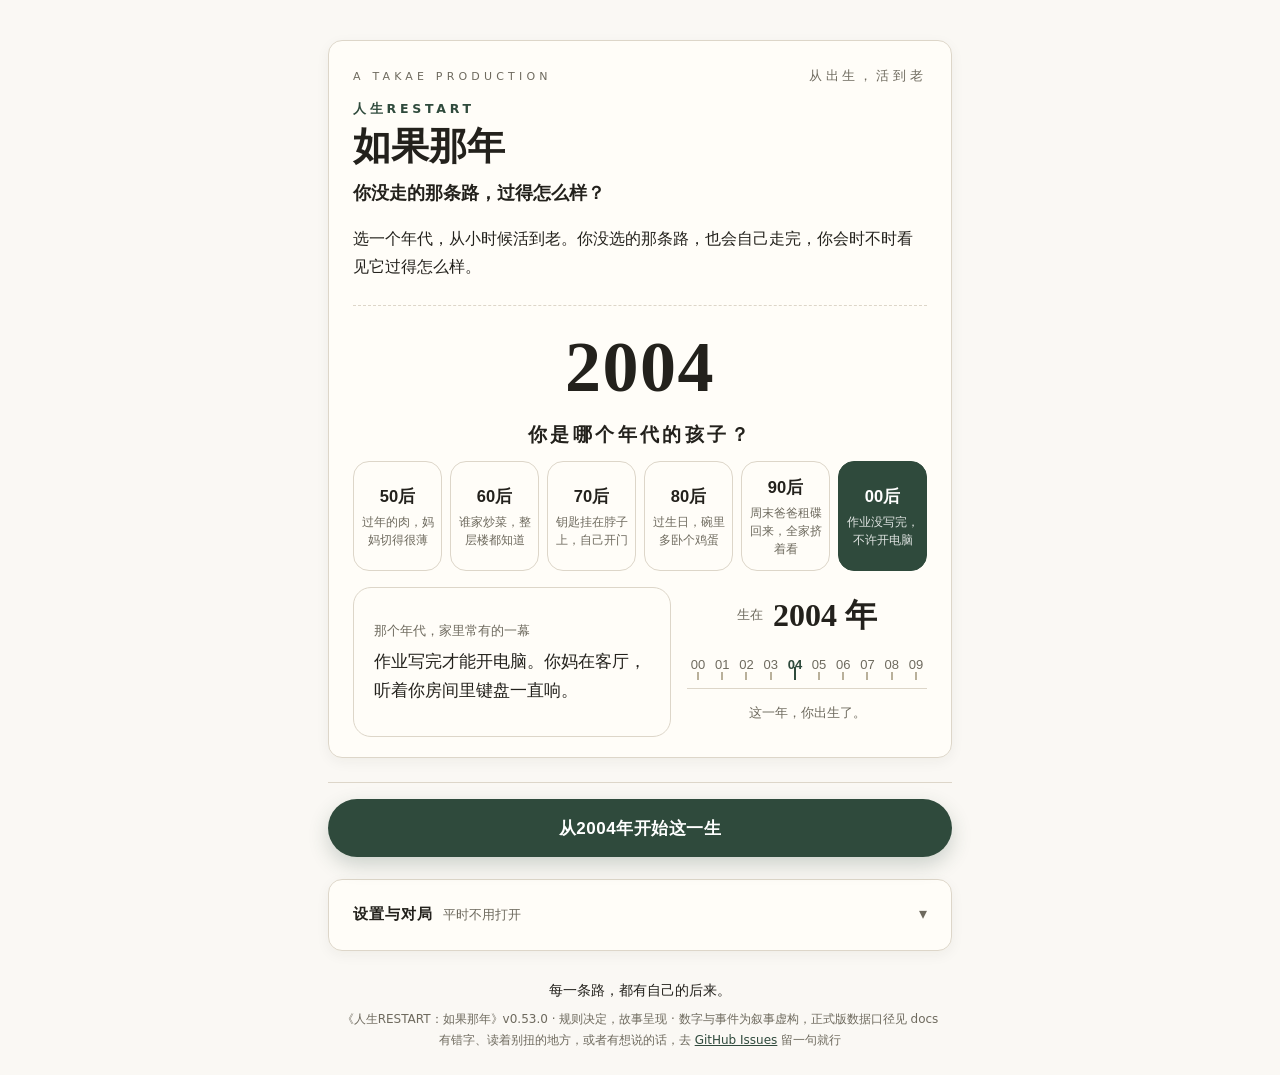
==== commit 0a36236b: "v0.53.0: 退休可能性池（游戏性波次第一波）——52 条退休后新拍五链＋76+ 延伸，63 枚新旗，断言 493" ====
--- a/index.html
+++ b/index.html
@@ -17,7 +17,7 @@
 </head>
 <body>
 <div id="app" class="wrap"><section class="card"><h2>如果那年 · 另一条路</h2><p>正在把这一生铺开……如果这一页停在这里不动，多半是脚本没有加载完——检查一下网络，再刷新一次。</p></section></div>
-<footer class="foot"><span class="foottag">每一条路，都有自己的后来。</span><br>《人生RESTART：如果那年》v0.52.1 · 规则决定，故事呈现 · 数字与事件为叙事虚构，正式版数据口径见 docs<br>有错字、读着别扭的地方，或者有想说的话，去 <a href="https://github.com/Toygaolingxiao/if-that-year/issues">GitHub Issues</a> 留一句就行</footer><script src="src/events.js"></script>
+<footer class="foot"><span class="foottag">每一条路，都有自己的后来。</span><br>《人生RESTART：如果那年》v0.53.0 · 规则决定，故事呈现 · 数字与事件为叙事虚构，正式版数据口径见 docs<br>有错字、读着别扭的地方，或者有想说的话，去 <a href="https://github.com/Toygaolingxiao/if-that-year/issues">GitHub Issues</a> 留一句就行</footer><script src="src/events.js"></script>
 <script src="src/content/pool/pack1.js"></script>
 <script src="src/content/pool/pack2.js"></script>
 <script src="src/content/pool/pack3.js"></script>
@@ -69,6 +69,7 @@
 <script src="src/content/registry-wp6.js"></script>
 <script src="src/content/registry-wp7.js"></script>
 <script src="src/content/registry-wp8.js"></script>
+<script src="src/content/registry-retire.js"></script>
 <script src="src/world/state.js"></script>
 <script src="src/registry.js"></script>
 <script src="src/anchors.js"></script>
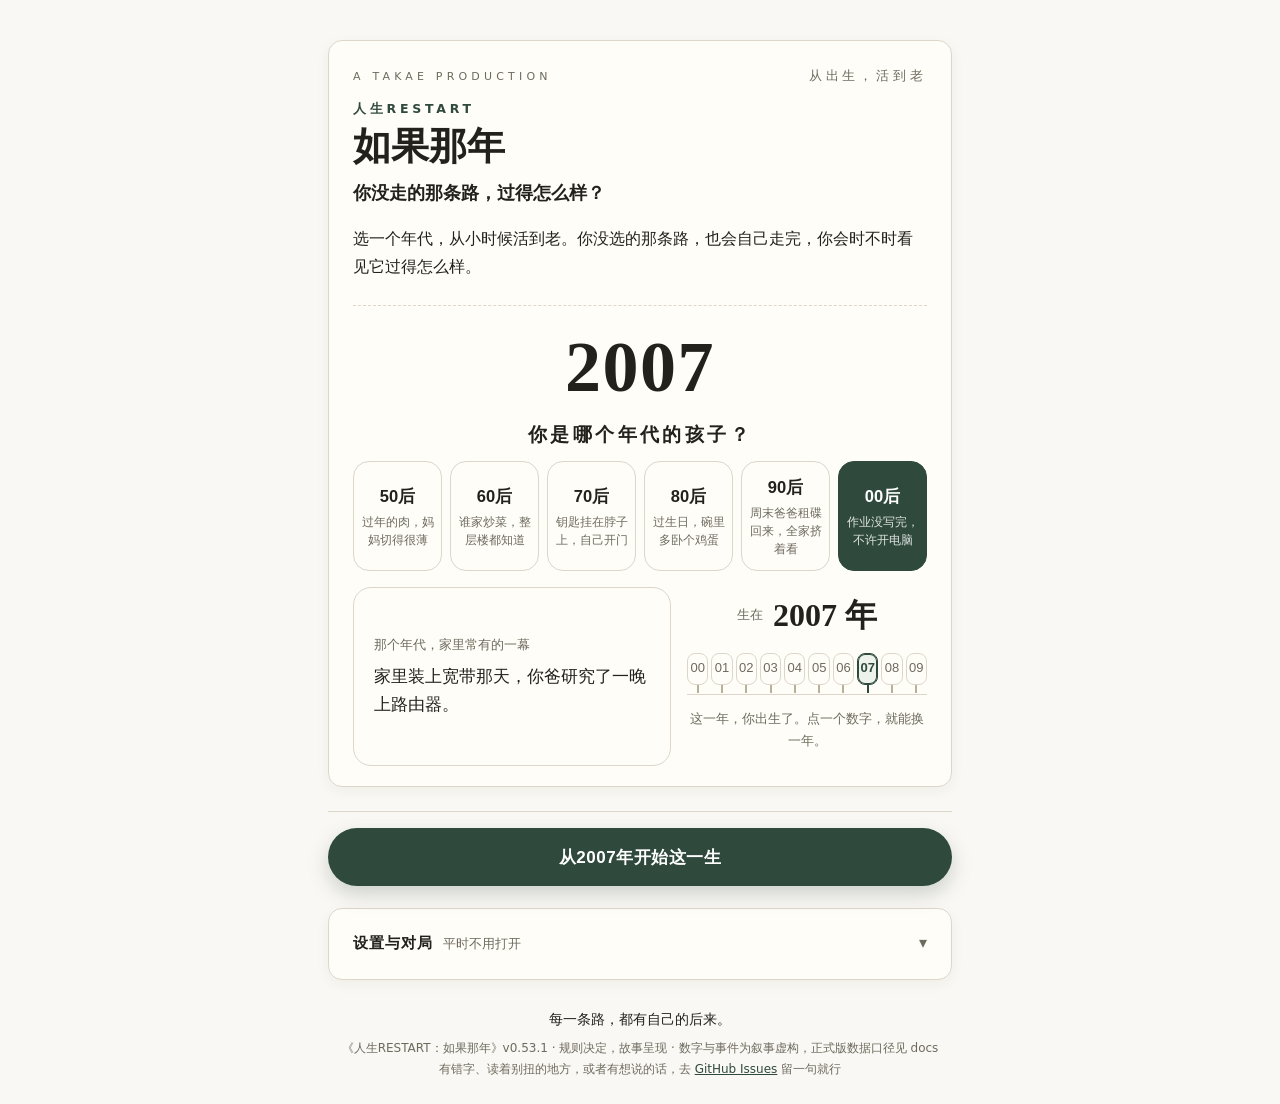
==== commit b1e674a5: "v0.53.1: 开始屏年份刻度可发现性小修（按钮方块化＋提示行改功能文案）" ====
--- a/index.html
+++ b/index.html
@@ -17,7 +17,7 @@
 </head>
 <body>
 <div id="app" class="wrap"><section class="card"><h2>如果那年 · 另一条路</h2><p>正在把这一生铺开……如果这一页停在这里不动，多半是脚本没有加载完——检查一下网络，再刷新一次。</p></section></div>
-<footer class="foot"><span class="foottag">每一条路，都有自己的后来。</span><br>《人生RESTART：如果那年》v0.53.0 · 规则决定，故事呈现 · 数字与事件为叙事虚构，正式版数据口径见 docs<br>有错字、读着别扭的地方，或者有想说的话，去 <a href="https://github.com/Toygaolingxiao/if-that-year/issues">GitHub Issues</a> 留一句就行</footer><script src="src/events.js"></script>
+<footer class="foot"><span class="foottag">每一条路，都有自己的后来。</span><br>《人生RESTART：如果那年》v0.53.1 · 规则决定，故事呈现 · 数字与事件为叙事虚构，正式版数据口径见 docs<br>有错字、读着别扭的地方，或者有想说的话，去 <a href="https://github.com/Toygaolingxiao/if-that-year/issues">GitHub Issues</a> 留一句就行</footer><script src="src/events.js"></script>
 <script src="src/content/pool/pack1.js"></script>
 <script src="src/content/pool/pack2.js"></script>
 <script src="src/content/pool/pack3.js"></script>
--- a/src/style.css
+++ b/src/style.css
@@ -360,11 +360,12 @@
 .birthcol .birthyear-row{margin-top:0;justify-content:center}
 .birthcol .birthyear-val{font-size:32px;min-width:0}
 .birthcol #birthhint{text-align:center}
-.yearstrip{display:grid;grid-template-columns:repeat(10,1fr);gap:2px;margin-top:10px;border-bottom:1px solid var(--line);padding-bottom:9px}
-.yearbtn{position:relative;background:none;border:0;border-radius:0;padding:4px 0 6px;font-size:13px;cursor:pointer;color:var(--mut);text-align:center;line-height:1.2}
-.yearbtn::after{content:"";position:absolute;left:50%;bottom:-1px;width:2px;height:8px;background:#B9B09A;transform:translateX(-50%)}
-.yearbtn.sel{color:var(--accent);font-weight:700}
-.yearbtn.sel::after{background:var(--accent);height:13px}
+.yearstrip{display:grid;grid-template-columns:repeat(10,1fr);gap:3px;margin-top:10px;border-bottom:1px solid var(--line);padding-bottom:9px}
+.yearbtn{position:relative;background:var(--card);border:1px solid var(--line);border-radius:8px;padding:6px 0 8px;font-size:13px;cursor:pointer;color:var(--mut);text-align:center;line-height:1.2}
+.yearbtn::after{content:"";position:absolute;left:50%;bottom:-9px;width:2px;height:8px;background:#B9B09A;transform:translateX(-50%)}
+.yearbtn:active{background:#E9EFE9}
+.yearbtn.sel{color:var(--accent);font-weight:700;border-color:var(--accent);background:#EDF2ED;box-shadow:inset 0 0 0 1px var(--accent)}
+.yearbtn.sel::after{background:var(--accent);height:10px}
 .actions #startgo{border-radius:999px;box-shadow:0 8px 20px rgba(47,74,60,.22)}
 @media (max-width:640px){.eragrid{grid-template-columns:repeat(3,1fr)}.eracard span{font-size:11.5px}.bighero{font-size:56px}.scenerow{flex-direction:column}.birthcol .birthyear-val{font-size:28px}}
 /* ================= [/homepage-build 开始屏一单 · 独立块] ================= */
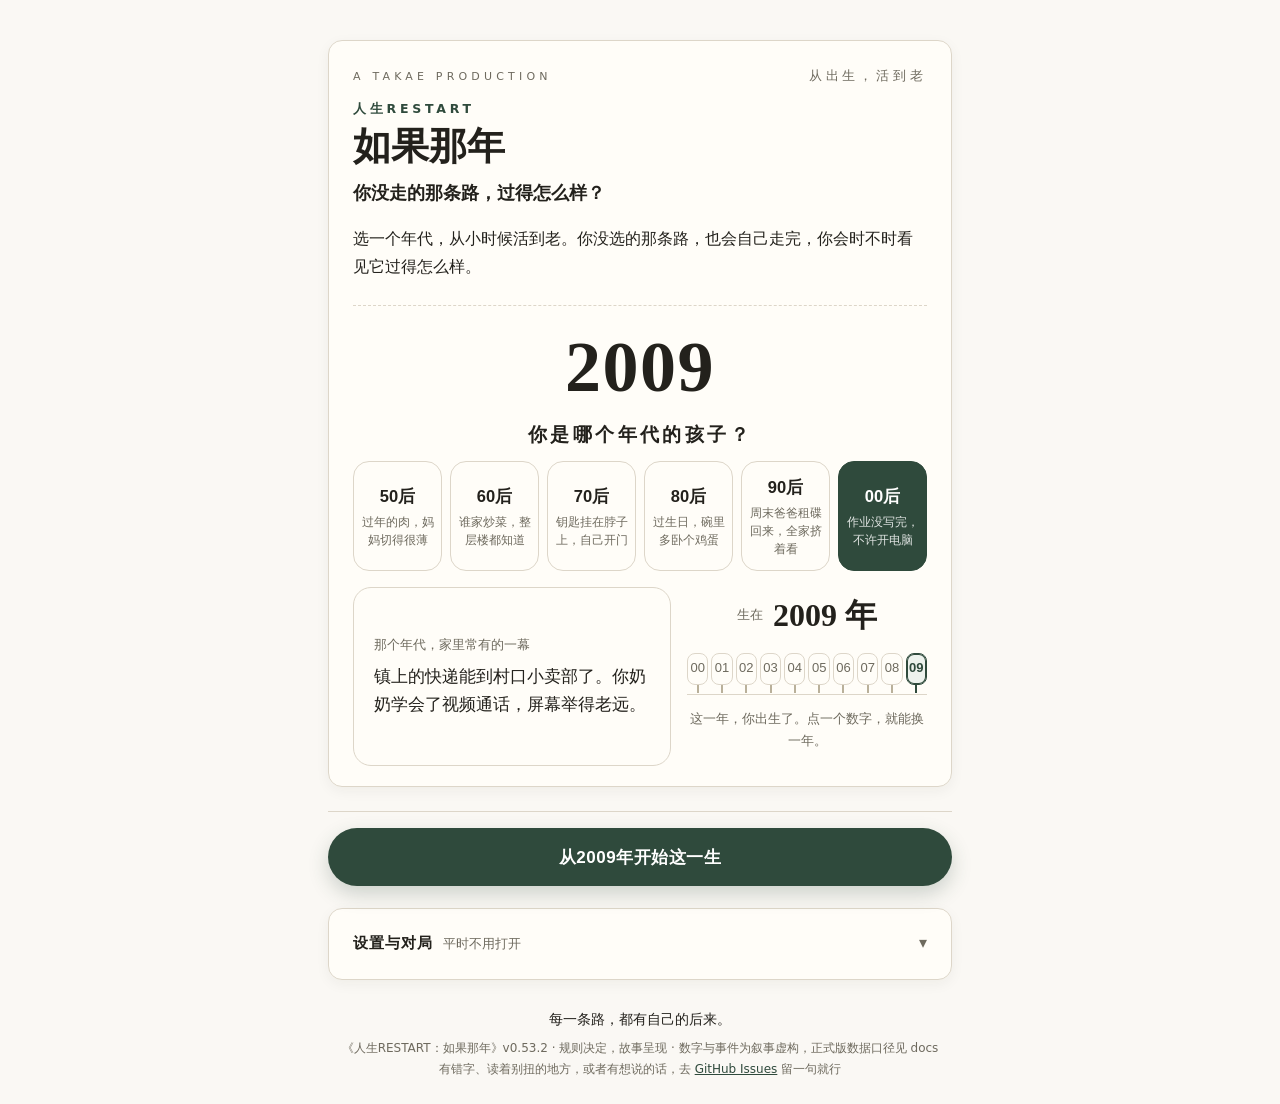
==== commit 294fd531: "v0.53.2: e_kid_final 有伴侣版改领养框架（52-58 岁自然受孕文案不合现实）" ====
--- a/index.html
+++ b/index.html
@@ -17,7 +17,7 @@
 </head>
 <body>
 <div id="app" class="wrap"><section class="card"><h2>如果那年 · 另一条路</h2><p>正在把这一生铺开……如果这一页停在这里不动，多半是脚本没有加载完——检查一下网络，再刷新一次。</p></section></div>
-<footer class="foot"><span class="foottag">每一条路，都有自己的后来。</span><br>《人生RESTART：如果那年》v0.53.1 · 规则决定，故事呈现 · 数字与事件为叙事虚构，正式版数据口径见 docs<br>有错字、读着别扭的地方，或者有想说的话，去 <a href="https://github.com/Toygaolingxiao/if-that-year/issues">GitHub Issues</a> 留一句就行</footer><script src="src/events.js"></script>
+<footer class="foot"><span class="foottag">每一条路，都有自己的后来。</span><br>《人生RESTART：如果那年》v0.53.2 · 规则决定，故事呈现 · 数字与事件为叙事虚构，正式版数据口径见 docs<br>有错字、读着别扭的地方，或者有想说的话，去 <a href="https://github.com/Toygaolingxiao/if-that-year/issues">GitHub Issues</a> 留一句就行</footer><script src="src/events.js"></script>
 <script src="src/content/pool/pack1.js"></script>
 <script src="src/content/pool/pack2.js"></script>
 <script src="src/content/pool/pack3.js"></script>
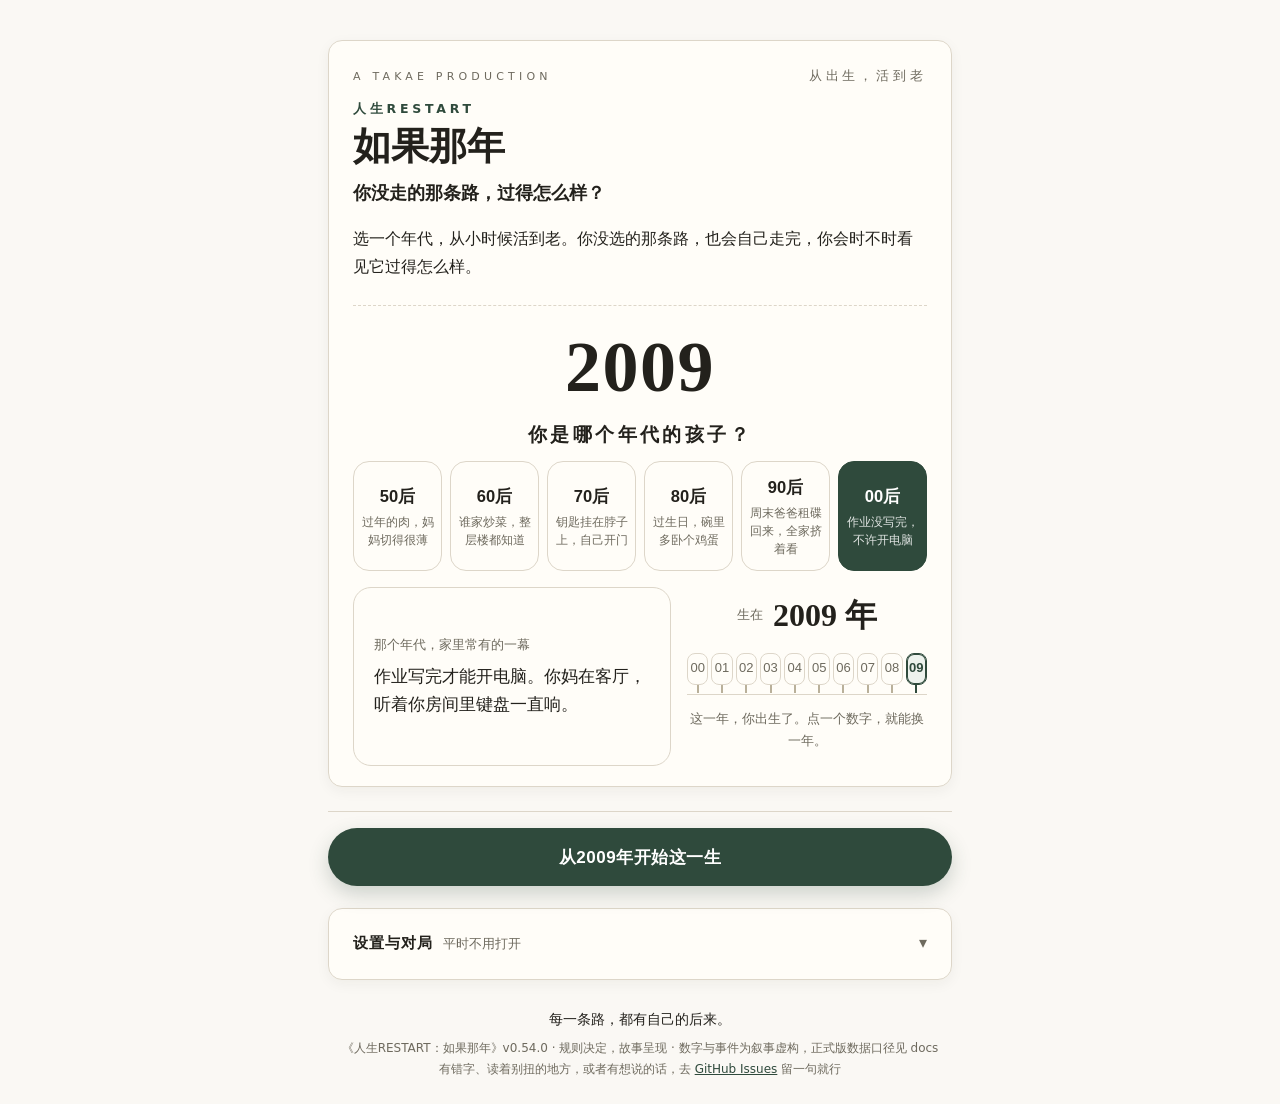
==== commit c3e0e5d6: "v0.54.0: 人生线进结算页（年表后收尾）＋典藏送人文案" ====
--- a/index.html
+++ b/index.html
@@ -17,7 +17,7 @@
 </head>
 <body>
 <div id="app" class="wrap"><section class="card"><h2>如果那年 · 另一条路</h2><p>正在把这一生铺开……如果这一页停在这里不动，多半是脚本没有加载完——检查一下网络，再刷新一次。</p></section></div>
-<footer class="foot"><span class="foottag">每一条路，都有自己的后来。</span><br>《人生RESTART：如果那年》v0.53.2 · 规则决定，故事呈现 · 数字与事件为叙事虚构，正式版数据口径见 docs<br>有错字、读着别扭的地方，或者有想说的话，去 <a href="https://github.com/Toygaolingxiao/if-that-year/issues">GitHub Issues</a> 留一句就行</footer><script src="src/events.js"></script>
+<footer class="foot"><span class="foottag">每一条路，都有自己的后来。</span><br>《人生RESTART：如果那年》v0.54.0 · 规则决定，故事呈现 · 数字与事件为叙事虚构，正式版数据口径见 docs<br>有错字、读着别扭的地方，或者有想说的话，去 <a href="https://github.com/Toygaolingxiao/if-that-year/issues">GitHub Issues</a> 留一句就行</footer><script src="src/events.js"></script>
 <script src="src/content/pool/pack1.js"></script>
 <script src="src/content/pool/pack2.js"></script>
 <script src="src/content/pool/pack3.js"></script>
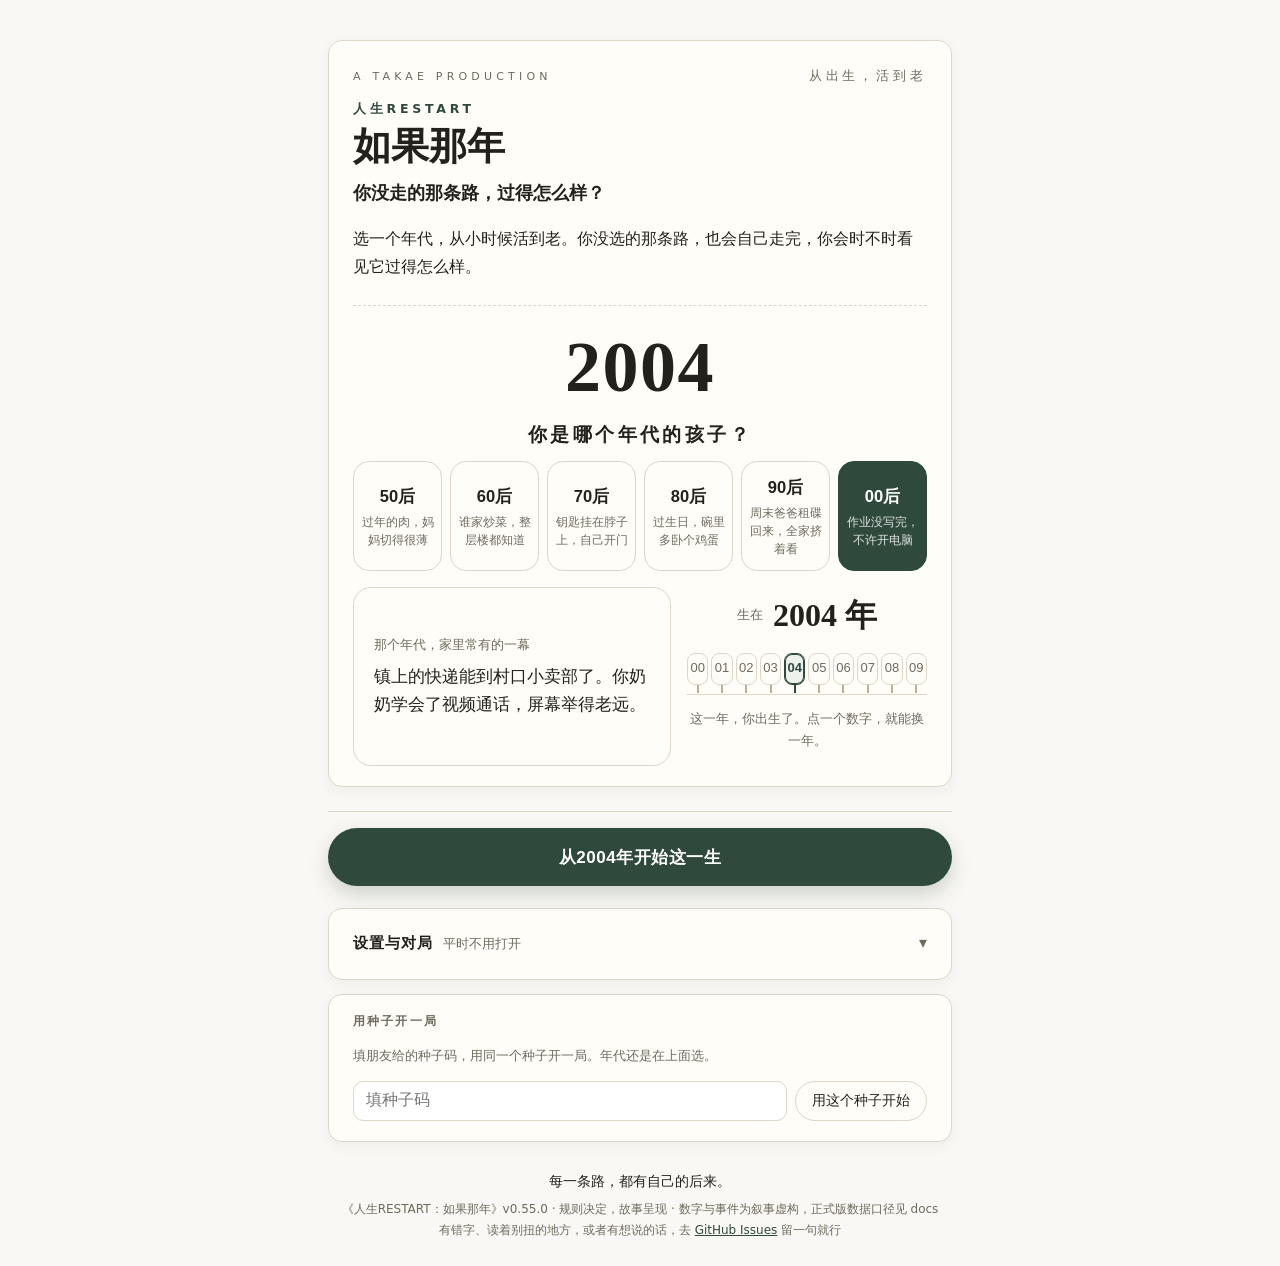
==== commit 21b574c0: "v0.55.0: 产品圆桌决议P0批（F1最幸福的一年/F7影子前置/F8入口后移/F3判词小卡/F2种子入口/F6找回说明/S2种子档案页/S3赠予码/S4面板本局事实＋水印预览修复）" ====
--- a/index.html
+++ b/index.html
@@ -17,7 +17,7 @@
 </head>
 <body>
 <div id="app" class="wrap"><section class="card"><h2>如果那年 · 另一条路</h2><p>正在把这一生铺开……如果这一页停在这里不动，多半是脚本没有加载完——检查一下网络，再刷新一次。</p></section></div>
-<footer class="foot"><span class="foottag">每一条路，都有自己的后来。</span><br>《人生RESTART：如果那年》v0.54.0 · 规则决定，故事呈现 · 数字与事件为叙事虚构，正式版数据口径见 docs<br>有错字、读着别扭的地方，或者有想说的话，去 <a href="https://github.com/Toygaolingxiao/if-that-year/issues">GitHub Issues</a> 留一句就行</footer><script src="src/events.js"></script>
+<footer class="foot"><span class="foottag">每一条路，都有自己的后来。</span><br>《人生RESTART：如果那年》v0.55.0 · 规则决定，故事呈现 · 数字与事件为叙事虚构，正式版数据口径见 docs<br>有错字、读着别扭的地方，或者有想说的话，去 <a href="https://github.com/Toygaolingxiao/if-that-year/issues">GitHub Issues</a> 留一句就行</footer><script src="src/events.js"></script>
 <script src="src/content/pool/pack1.js"></script>
 <script src="src/content/pool/pack2.js"></script>
 <script src="src/content/pool/pack3.js"></script>
--- a/src/style.css
+++ b/src/style.css
@@ -222,6 +222,9 @@
 .keepsake-panel{margin-top:6px}
 .ks-block{border-top:1.5px dashed var(--line);margin-top:10px;padding-top:12px}
 .ks-intro{font-size:14.5px;margin:4px 0 6px}
+.ks-fact{font-size:15.5px;font-family:var(--serif);color:var(--accent);margin:2px 0 8px;line-height:1.6}
+.ks-giftcode{font-family:Menlo,Consolas,monospace;font-size:22px;letter-spacing:.06em;text-align:center;color:var(--accent);border:1.5px dashed var(--accent);border-radius:10px;padding:10px 6px;margin:8px 0;word-break:break-all}
+.ks-gifttext{width:100%;box-sizing:border-box;font:inherit;font-size:13.5px;line-height:1.7;padding:8px;border:1px solid var(--line);border-radius:8px;background:var(--card);color:inherit;resize:vertical}
 .ks-buy{text-decoration:none;display:inline-block}
 .keepsake-panel .cardpreview canvas{max-width:min(100%,330px)}
 /* 典藏预览仪式（定稿 §六采 B 一条）：游戏内看长图预览时缓缓展开，约 1 秒，呈现层动效 */
@@ -290,6 +293,8 @@
 .ify-book .book-url{color:#8A8B85;font-size:.85em}
 .ify-book .book-closing{font-family:var(--serif);font-size:1.25em;color:var(--accent);text-align:center;margin:2.2em 0 .6em}
 .ify-book .book-notebox{border:1px solid var(--line);padding:2.2em;min-height:56vh}
+.ify-book .book-seedbox{padding:2.2em 0 0}
+.ify-book .book-seedpage p{color:#6E6A5E;font-size:.92em;line-height:1.9;margin:.4em 0}
 .ify-book .book-dateline{text-align:right;color:#8A8B85;font-size:.9em}
 .ify-book .book-wm{position:fixed;inset:0;pointer-events:none;overflow:hidden;z-index:41}
 .ify-book .book-wm span{position:absolute;left:50%;font-size:44px;font-weight:700;color:rgba(47,74,60,.10);transform:translateX(-50%) rotate(-24deg);white-space:nowrap}
@@ -310,6 +315,8 @@
   body.has-book .ify-book .book-h{break-after:avoid}
   body.has-book .ify-book .book-group,body.has-book .ify-book .book-ev,body.has-book .ify-book .book-fact,body.has-book .ify-book .book-arc,body.has-book .ify-book .book-shape,body.has-book .ify-book .book-twin,body.has-book .ify-book .book-stats,body.has-book .ify-book .book-endblock{break-inside:avoid}
   body.has-book .ify-book .book-colophon{break-before:page}
+  body.has-book .ify-book .book-seedpage{break-before:page}
+  body.has-book .ify-book .book-seedbox{padding:10mm 0 0}
   body.has-book .ify-book .book-colobox{padding:10mm}
   body.has-book .ify-book .book-note{break-before:page}
   body.has-book .ify-book .book-notebox{padding:10mm;min-height:224mm}
@@ -369,3 +376,10 @@
 .actions #startgo{border-radius:999px;box-shadow:0 8px 20px rgba(47,74,60,.22)}
 @media (max-width:640px){.eragrid{grid-template-columns:repeat(3,1fr)}.eracard span{font-size:11.5px}.bighero{font-size:56px}.scenerow{flex-direction:column}.birthcol .birthyear-val{font-size:28px}}
 /* ================= [/homepage-build 开始屏一单 · 独立块] ================= */
+
+/* P0 小页批 · F2 种子正式入口：开始屏折叠卡之后的一张安静小卡，权重低于选年代与主按钮；
+   输入框沿 .seedrow input 既有样式，按钮只去掉 .ghost 的上边距与行内对齐 */
+.seedentry{padding-top:16px}
+.seedentry .seedrow{align-items:center}
+.seedentry .seedrow .ghost{margin-top:0;padding:10px 16px}
+.seedentry #seedentrymsg:empty{display:none}
